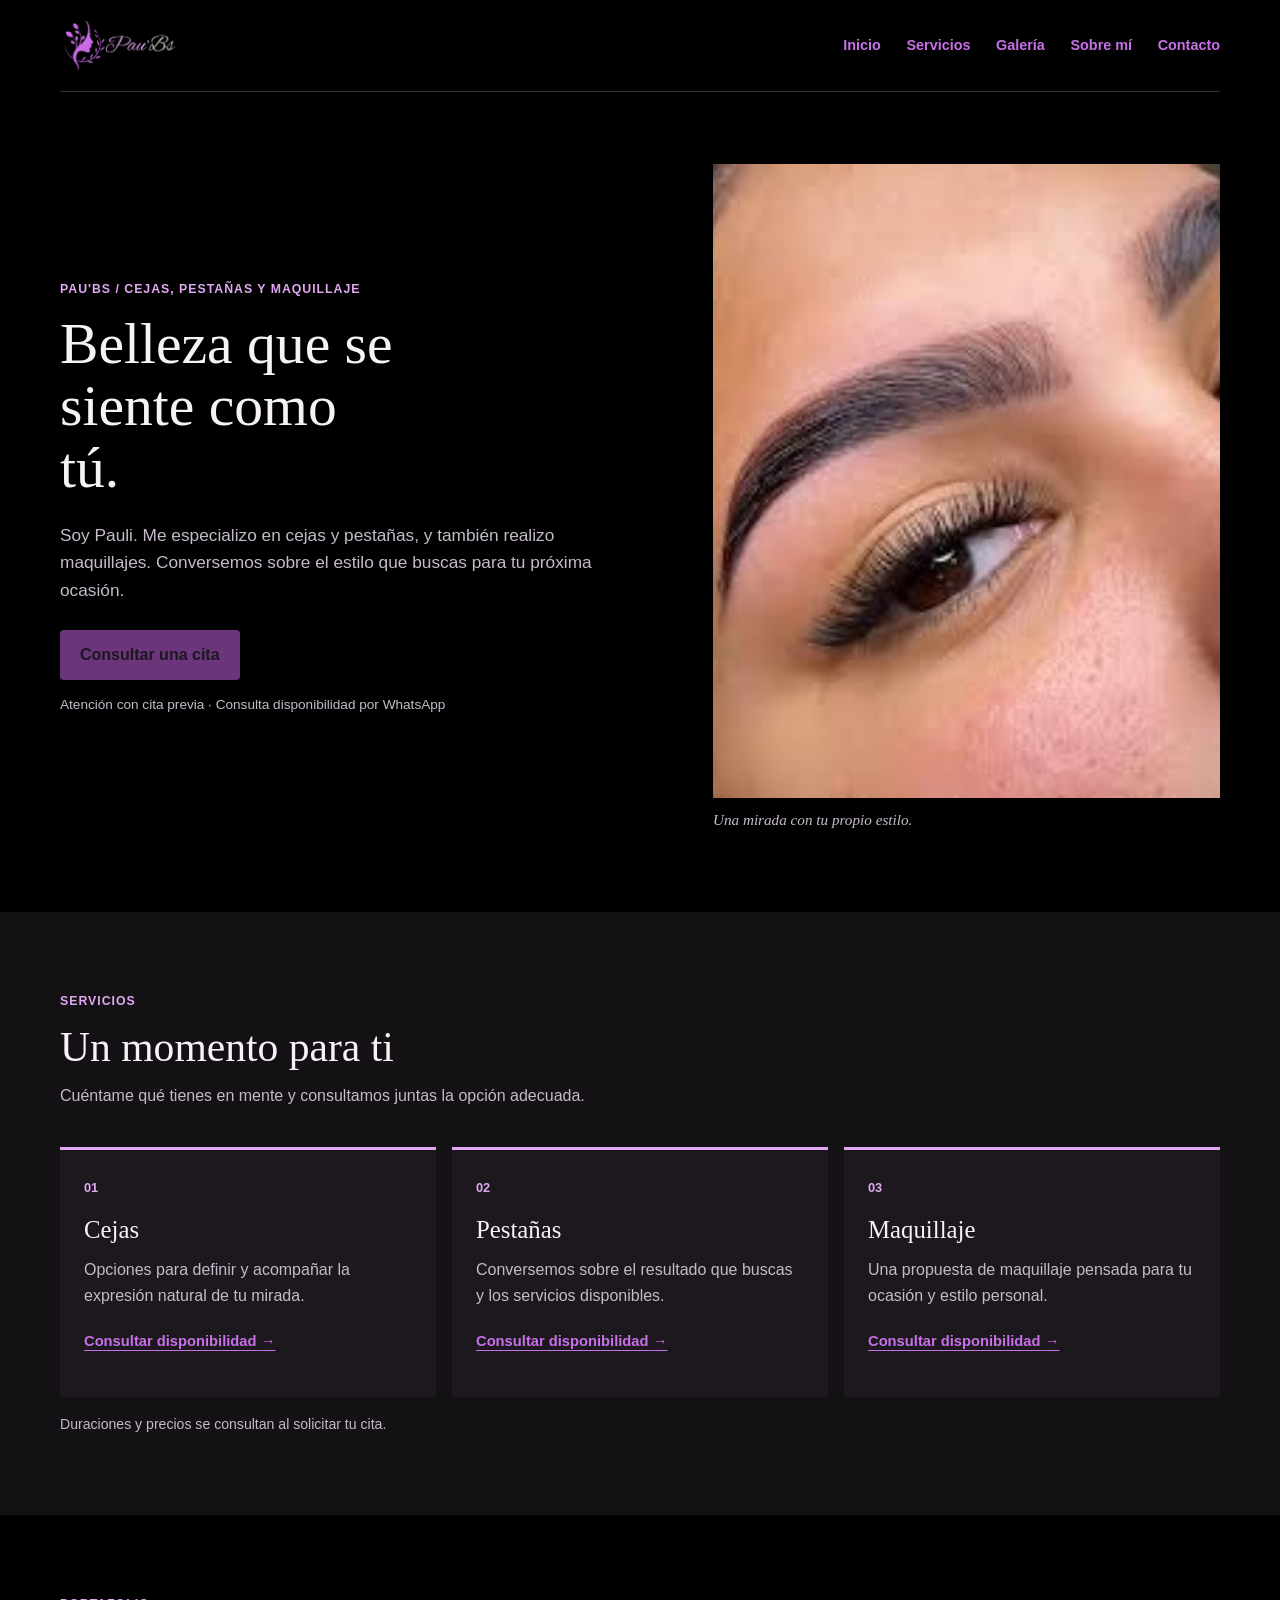
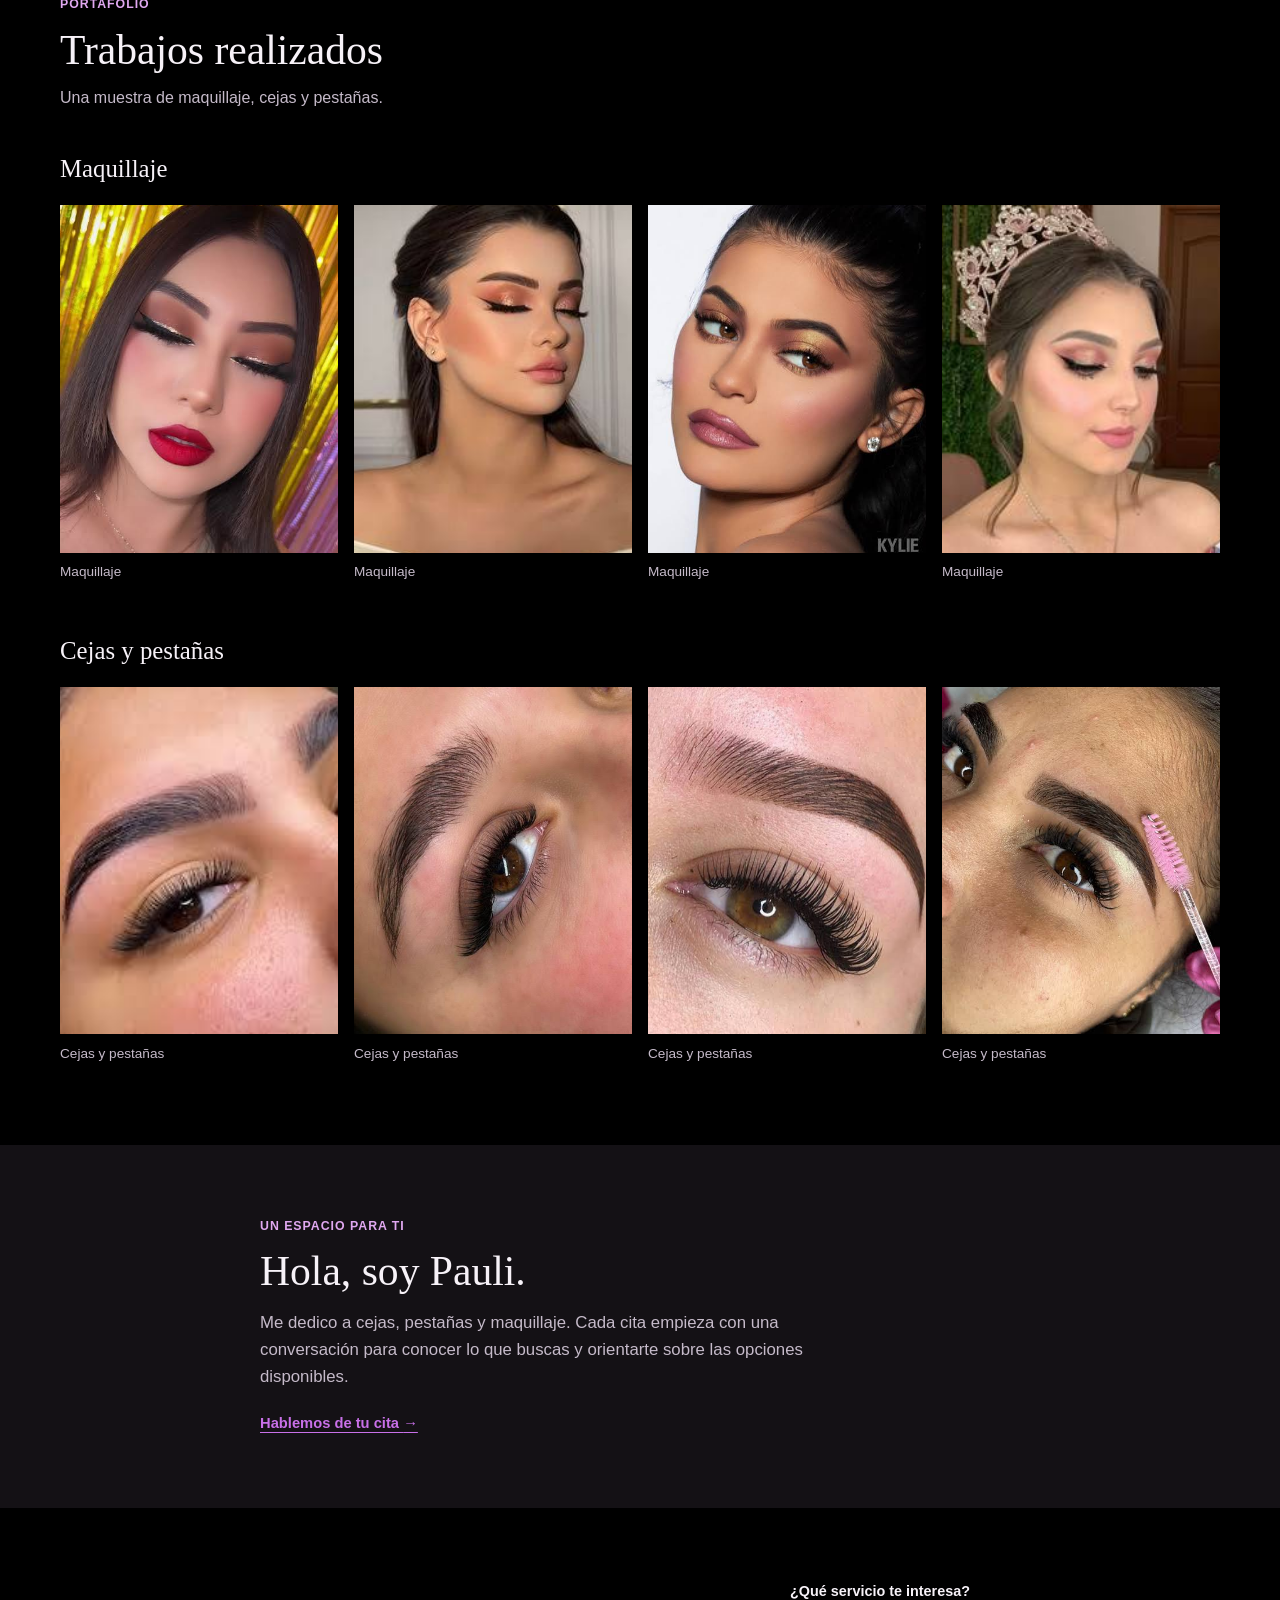
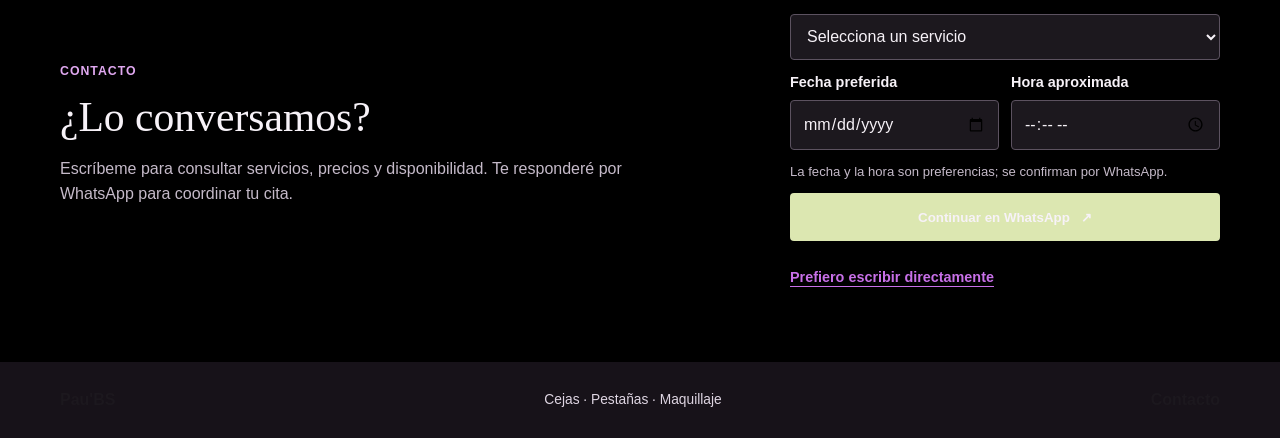
==== index.html @ f04170a1 "Cambio" ====
<!DOCTYPE html>
<html lang="es">
<head>
    <meta charset="UTF-8">
    <meta name="viewport" content="width=device-width, initial-scale=1.0">
    <meta name="description" content="Cejas, pestañas y maquillaje con Pau'BS. Conoce sus trabajos y consulta disponibilidad para agendar por WhatsApp.">
    <title>Pau'BS | Cejas, pestañas y maquillaje</title>
    <link rel="stylesheet" href="styles.css">
</head>
<body>
    <a class="skip-link" href="#contenido">Saltar al contenido</a>

    <header class="site-header">
        <a class="brand" href="#inicio" aria-label="Pau'BS, ir al inicio">
            <img src="../images/Pau’Bs.png" alt="Pau'BS">
        </a>

        <nav class="main-nav" aria-label="Navegación principal">
            <a href="#inicio">Inicio</a>
            <a href="#servicios">Servicios</a>
            <a href="#galeria">Galería</a>
            <a href="#sobre-mi">Sobre mí</a>
            <a href="#contacto">Contacto</a>
        </nav>
    </header>

    <main id="contenido">
        <section class="hero page-width" id="inicio" aria-labelledby="hero-title">
            <div class="hero-copy">
                <p class="eyebrow">Pau'BS <span aria-hidden="true">/</span> Cejas, pestañas y maquillaje</p>
                <h1 id="hero-title">Belleza que se siente como tú.</h1>
                <p class="hero-description">Soy Pauli. Me especializo en cejas y pestañas, y también realizo maquillajes. Conversemos sobre el estilo que buscas para tu próxima ocasión.</p>
                <a class="button button-primary" href="#contacto">Consultar una cita</a>
                <p class="hero-note">Atención con cita previa · Consulta disponibilidad por WhatsApp</p>
            </div>
            <figure class="hero-image">
                <img src="../images/Cp1.jpg" alt="Trabajo de cejas y pestañas realizado por Pau'BS" fetchpriority="high">
                <figcaption>Una mirada con tu propio estilo.</figcaption>
            </figure>
        </section>

        <section class="services section-band" id="servicios" aria-labelledby="services-title">
            <div class="page-width">
                <div class="section-heading">
                    <p class="eyebrow">Servicios</p>
                    <h2 id="services-title">Un momento para ti</h2>
                    <p>Cuéntame qué tienes en mente y consultamos juntas la opción adecuada.</p>
                </div>

                <div class="service-list">
                    <article class="service-item">
                        <span class="service-number" aria-hidden="true">01</span>
                        <h3>Cejas</h3>
                        <p>Opciones para definir y acompañar la expresión natural de tu mirada.</p>
                        <a href="#contacto" data-service="Cejas">Consultar disponibilidad <span aria-hidden="true">→</span></a>
                    </article>
                    <article class="service-item">
                        <span class="service-number" aria-hidden="true">02</span>
                        <h3>Pestañas</h3>
                        <p>Conversemos sobre el resultado que buscas y los servicios disponibles.</p>
                        <a href="#contacto" data-service="Pestañas">Consultar disponibilidad <span aria-hidden="true">→</span></a>
                    </article>
                    <article class="service-item">
                        <span class="service-number" aria-hidden="true">03</span>
                        <h3>Maquillaje</h3>
                        <p>Una propuesta de maquillaje pensada para tu ocasión y estilo personal.</p>
                        <a href="#contacto" data-service="Maquillaje">Consultar disponibilidad <span aria-hidden="true">→</span></a>
                    </article>
                </div>
                <p class="service-note">Duraciones y precios se consultan al solicitar tu cita.</p>
            </div>
        </section>

        <section class="gallery page-width" id="galeria" aria-labelledby="gallery-title">
            <div class="section-heading">
                <p class="eyebrow">Portafolio</p>
                <h2 id="gallery-title">Trabajos realizados</h2>
                <p>Una muestra de maquillaje, cejas y pestañas.</p>
            </div>

            <div class="gallery-group" aria-labelledby="makeup-title">
                <h3 id="makeup-title">Maquillaje</h3>
                <div class="gallery-grid">
                    <figure><img src="../images/Ensayo1.jpg" alt="Ejemplo de trabajo de maquillaje 1" loading="lazy"><figcaption>Maquillaje</figcaption></figure>
                    <figure><img src="../images/Ensayo2.jpg" alt="Ejemplo de trabajo de maquillaje 2" loading="lazy"><figcaption>Maquillaje</figcaption></figure>
                    <figure><img src="../images/Ensayo3.jpg" alt="Ejemplo de trabajo de maquillaje 3" loading="lazy"><figcaption>Maquillaje</figcaption></figure>
                    <figure><img src="../images/Ensayo4.jpg" alt="Ejemplo de trabajo de maquillaje 4" loading="lazy"><figcaption>Maquillaje</figcaption></figure>
                </div>
            </div>

            <div class="gallery-group" aria-labelledby="brows-title">
                <h3 id="brows-title">Cejas y pestañas</h3>
                <div class="gallery-grid">
                    <figure><img src="../images/Cp1.jpg" alt="Ejemplo de trabajo de cejas y pestañas 1" loading="lazy"><figcaption>Cejas y pestañas</figcaption></figure>
                    <figure><img src="../images/cp2.jpg" alt="Ejemplo de trabajo de cejas y pestañas 2" loading="lazy"><figcaption>Cejas y pestañas</figcaption></figure>
                    <figure><img src="../images/cp3.jpg" alt="Ejemplo de trabajo de cejas y pestañas 3" loading="lazy"><figcaption>Cejas y pestañas</figcaption></figure>
                    <figure><img src="../images/cp4.jpg" alt="Ejemplo de trabajo de cejas y pestañas 4" loading="lazy"><figcaption>Cejas y pestañas</figcaption></figure>
                </div>
            </div>
        </section>

        <section class="about section-band" id="sobre-mi" aria-labelledby="about-title">
            <div class="page-width about-content">
                <p class="eyebrow">Un espacio para ti</p>
                <h2 id="about-title">Hola, soy Pauli.</h2>
                <p>Me dedico a cejas, pestañas y maquillaje. Cada cita empieza con una conversación para conocer lo que buscas y orientarte sobre las opciones disponibles.</p>
                <a class="text-link" href="#contacto">Hablemos de tu cita <span aria-hidden="true">→</span></a>
            </div>
        </section>

        <section class="contact page-width" id="contacto" aria-labelledby="contact-title">
            <div>
                <p class="eyebrow">Contacto</p>
                <h2 id="contact-title">¿Lo conversamos?</h2>
                <p>Escríbeme para consultar servicios, precios y disponibilidad. Te responderé por WhatsApp para coordinar tu cita.</p>
            </div>
            <div class="booking-actions">
                <form class="appointment-form" id="appointment-form" hidden>
                    <label for="appointment-service">¿Qué servicio te interesa?</label>
                    <select id="appointment-service" name="service" required>
                        <option value="">Selecciona un servicio</option>
                        <option value="Cejas">Cejas</option>
                        <option value="Pestañas">Pestañas</option>
                        <option value="Maquillaje">Maquillaje</option>
                        <option value="Quiero asesoría">Quiero asesoría</option>
                    </select>

                    <div class="appointment-fields">
                        <div>
                            <label for="appointment-date">Fecha preferida</label>
                            <input id="appointment-date" name="preferredDate" type="date">
                        </div>
                        <div>
                            <label for="appointment-time">Hora aproximada</label>
                            <input id="appointment-time" name="preferredTime" type="time">
                        </div>
                    </div>

                    <p class="form-hint">La fecha y la hora son preferencias; se confirman por WhatsApp.</p>
                    <button class="button button-whatsapp" type="submit">Continuar en WhatsApp <span aria-hidden="true">↗</span></button>
                    <p class="form-feedback" id="appointment-feedback" role="status" aria-live="polite"></p>
                </form>
                <a class="direct-whatsapp" href="https://wa.me/573127447132?text=Hola%2C%20quiero%20consultar%20por%20una%20cita" target="_blank" rel="noopener noreferrer">
                    Prefiero escribir directamente
                </a>
            </div>
        </section>
    </main>

    <footer class="site-footer">
        <div class="page-width footer-content">
            <a href="#inicio">Pau'BS</a>
            <p>Cejas · Pestañas · Maquillaje</p>
            <a href="#contacto">Contacto</a>
        </div>
    </footer>
    <script src="script.js" defer></script>
</body>
</html>
---- styles.css ----
:root {
	color-scheme: light;
	--ink: #f7f2f8;
	--forest: #c870e8;
	--coral: #e0a8f0;
	--lime: #dce7b1;
	--paper: #000000;
	--white: #1c181e;
	--muted: #c5bac9;
	--page-width: 1160px;
}

* {
	box-sizing: border-box;
}

html {
	scroll-behavior: smooth;
	scroll-padding-top: 1rem;
}

body {
	margin: 0;
	color: var(--ink);
	background: var(--paper);
	font-family: "Trebuchet MS", "Segoe UI", sans-serif;
	line-height: 1.6;
}

img {
	display: block;
	max-width: 100%;
}

a {
	color: inherit;
}

a:focus-visible {
	outline: 3px solid var(--coral);
	outline-offset: 4px;
}

.page-width {
	width: min(100% - 3rem, var(--page-width));
	margin-inline: auto;
}

.skip-link {
	position: absolute;
	z-index: 10;
	top: 0.75rem;
	left: 0.75rem;
	padding: 0.65rem 1rem;
	color: var(--white);
	background: var(--forest);
	transform: translateY(-160%);
}

.skip-link:focus {
	transform: translateY(0);
}

.site-header {
	display: flex;
	min-height: 92px;
	align-items: center;
	justify-content: space-between;
	gap: 2rem;
	width: min(100% - 3rem, var(--page-width));
	margin-inline: auto;
	border-bottom: 1px solid #38323a;
}

.brand {
	flex: 0 0 auto;
}

.brand img {
	width: 122px;
	height: auto;
}

.main-nav {
	display: flex;
	align-items: center;
	justify-content: flex-end;
	gap: 1.6rem;
	flex-wrap: wrap;
}

.main-nav a,
.site-footer a {
	text-decoration: none;
}

.main-nav a {
	padding-block: 0.5rem;
	color: var(--forest);
	font-size: 0.9rem;
	font-weight: 700;
}

.main-nav a:hover,
.site-footer a:hover {
	color: var(--coral);
}

.hero {
	display: grid;
	grid-template-columns: minmax(0, 1fr) minmax(280px, 0.88fr);
	align-items: center;
	gap: clamp(2rem, 6vw, 5.5rem);
	padding-block: 4.5rem 5rem;
}

.eyebrow {
	margin: 0 0 0.8rem;
	color: var(--coral);
	font-size: 0.77rem;
	font-weight: 700;
	letter-spacing: 0.08em;
	text-transform: uppercase;
}

.hero h1,
.section-heading h2,
.about h2,
.contact h2 {
	margin: 0;
	font-family: Georgia, "Times New Roman", serif;
	font-weight: 400;
	line-height: 1.08;
}

.hero h1 {
	max-width: 12ch;
	font-size: 3.6rem;
}

.hero-description {
	max-width: 39rem;
	margin: 1.4rem 0 1.6rem;
	color: var(--muted);
	font-size: 1.08rem;
}

.button {
	display: inline-flex;
	min-height: 48px;
	align-items: center;
	justify-content: center;
	gap: 0.7rem;
	padding: 0.75rem 1.25rem;
	border: 0;
	border-radius: 4px;
	font-weight: 700;
	text-decoration: none;
	transition: background-color 160ms ease, transform 160ms ease;
}

.button:hover {
	transform: translateY(-2px);
}

.button-primary {
	color: var(--white);
	background: #6b347b;
}

.button-primary:hover {
	background: #562b64;
}

.hero-note {
	margin: 0.9rem 0 0;
	color: var(--muted);
	font-size: 0.85rem;
}

.hero-image {
	margin: 0;
}

.hero-image img {
	width: 100%;
	aspect-ratio: 4 / 5;
	object-fit: cover;
	object-position: center;
}

.hero-image figcaption {
	padding-top: 0.65rem;
	color: var(--muted);
	font-family: Georgia, "Times New Roman", serif;
	font-size: 0.95rem;
	font-style: italic;
}

.section-band {
	background: #141115;
}

.services,
.gallery {
	padding-block: 5rem;
}

.section-heading {
	max-width: 650px;
	margin-bottom: 2.4rem;
}

.section-heading h2,
.about h2,
.contact h2 {
	font-size: 2.6rem;
}

.section-heading > p:last-child {
	margin: 0.8rem 0 0;
	color: var(--muted);
}

.service-list {
	display: grid;
	grid-template-columns: repeat(3, minmax(0, 1fr));
	gap: 1rem;
}

.service-item {
	min-height: 250px;
	padding: 1.5rem;
	border-top: 3px solid var(--coral);
	background: var(--white);
}

.service-number {
	color: var(--coral);
	font-size: 0.8rem;
	font-weight: 700;
}

.service-item h3,
.gallery-group h3 {
	margin: 0.7rem 0 0.45rem;
	font-family: Georgia, "Times New Roman", serif;
	font-size: 1.55rem;
	font-weight: 400;
}

.service-item p {
	min-height: 3.2em;
	margin: 0 0 1.2rem;
	color: var(--muted);
}

.service-item a,
.text-link {
	color: var(--forest);
	font-size: 0.92rem;
	font-weight: 700;
	text-decoration-thickness: 1px;
	text-underline-offset: 4px;
}

.service-item a:hover,
.text-link:hover {
	color: var(--coral);
}

.service-note {
	margin: 1rem 0 0;
	color: var(--muted);
	font-size: 0.88rem;
}

.gallery-group + .gallery-group {
	margin-top: 3rem;
}

.gallery-group h3 {
	margin: 0 0 1rem;
}

.gallery-grid {
	display: grid;
	grid-template-columns: repeat(4, minmax(0, 1fr));
	gap: 1rem;
}

.gallery-grid figure {
	min-width: 0;
	margin: 0;
}

.gallery-grid img {
	width: 100%;
	aspect-ratio: 4 / 5;
	object-fit: cover;
	background: var(--lime);
}

.gallery-grid figcaption {
	padding-top: 0.55rem;
	color: var(--muted);
	font-size: 0.85rem;
}

.about {
	padding-block: 4.5rem;
}

.about-content {
	max-width: 760px;
}

.about-content > p:not(.eyebrow) {
	max-width: 620px;
	margin: 1rem 0 1.2rem;
	color: var(--muted);
	font-size: 1.05rem;
}

.contact {
	display: flex;
	align-items: center;
	justify-content: space-between;
	gap: 2rem;
	padding-block: 4.5rem;
}

.contact > div {
	max-width: 620px;
}

.contact > div > p:last-child {
	margin: 1rem 0 0;
	color: var(--muted);
}

.booking-actions {
	width: min(100%, 430px);
	flex: 0 1 430px;
}

.appointment-form[hidden] {
	display: none;
}

.appointment-form {
	display: grid;
	gap: 0.7rem;
}

.appointment-form label {
	font-size: 0.9rem;
	font-weight: 700;
}

.appointment-form select,
.appointment-form input {
	width: 100%;
	min-height: 46px;
	padding: 0.65rem 0.75rem;
	border: 1px solid #5c5260;
	border-radius: 4px;
	color: var(--ink);
	background: #1c181e;
	font: inherit;
}

.appointment-form select:focus-visible,
.appointment-form input:focus-visible {
	outline: 3px solid var(--coral);
	outline-offset: 2px;
}

.appointment-fields {
	display: grid;
	grid-template-columns: repeat(2, minmax(0, 1fr));
	gap: 0.75rem;
}

.appointment-fields > div {
	display: grid;
	gap: 0.35rem;
}

.form-hint,
.form-feedback {
	margin: 0;
	color: var(--muted);
	font-size: 0.82rem;
}

.appointment-form .button {
	width: 100%;
	cursor: pointer;
}

.direct-whatsapp {
	display: inline-block;
	margin-top: 0.85rem;
	color: var(--forest);
	font-size: 0.9rem;
	font-weight: 700;
	text-underline-offset: 4px;
}

.button-whatsapp {
	flex: 0 0 auto;
	color: var(--ink);
	background: var(--lime);
}

.button-whatsapp:hover {
	background: #cfdda0;
}

.site-footer {
	color: var(--white);
	background: #171219;
}

.footer-content {
	display: flex;
	min-height: 76px;
	align-items: center;
	justify-content: space-between;
	gap: 1rem;
}

.footer-content p {
	margin: 0;
	color: #ded5e2;
	font-size: 0.86rem;
}

.footer-content a {
	font-weight: 700;
}

@media (max-width: 760px) {
	.site-header {
		min-height: 0;
		flex-wrap: wrap;
		gap: 0.5rem 1rem;
		padding-block: 0.8rem;
	}

	.brand img {
		width: 96px;
	}

	.main-nav {
		justify-content: flex-start;
		gap: 0.35rem 1rem;
		width: 100%;
	}

	.hero {
		grid-template-columns: 1fr;
		gap: 2rem;
		padding-block: 3rem;
	}

	.hero h1 {
		max-width: 14ch;
		font-size: 3rem;
	}

	.hero-image {
		max-width: 560px;
	}

	.services,
	.gallery {
		padding-block: 3.5rem;
	}

	.service-list {
		grid-template-columns: 1fr;
	}

	.service-item {
		min-height: 0;
	}

	.service-item p {
		min-height: 0;
	}

	.gallery-grid {
		grid-template-columns: repeat(2, minmax(0, 1fr));
		gap: 1.25rem 0.75rem;
	}

	.contact {
		align-items: flex-start;
		flex-direction: column;
		padding-block: 3.5rem;
	}

	.booking-actions {
		flex-basis: auto;
	}
}

@media (max-width: 420px) {
	.page-width,
	.site-header {
		width: min(100% - 2rem, var(--page-width));
	}

	.main-nav {
		gap: 0.25rem 0.8rem;
	}

	.main-nav a {
		font-size: 0.84rem;
	}

	.hero h1 {
		font-size: 2.5rem;
	}

	.section-heading h2,
	.about h2,
	.contact h2 {
		font-size: 2.2rem;
	}

	.footer-content {
		align-items: flex-start;
		flex-direction: column;
		justify-content: center;
		padding-block: 1rem;
	}
}

@media (prefers-reduced-motion: reduce) {
	html {
		scroll-behavior: auto;
	}

	*,
	*::before,
	*::after {
		transition-duration: 0.01ms !important;
	}
}
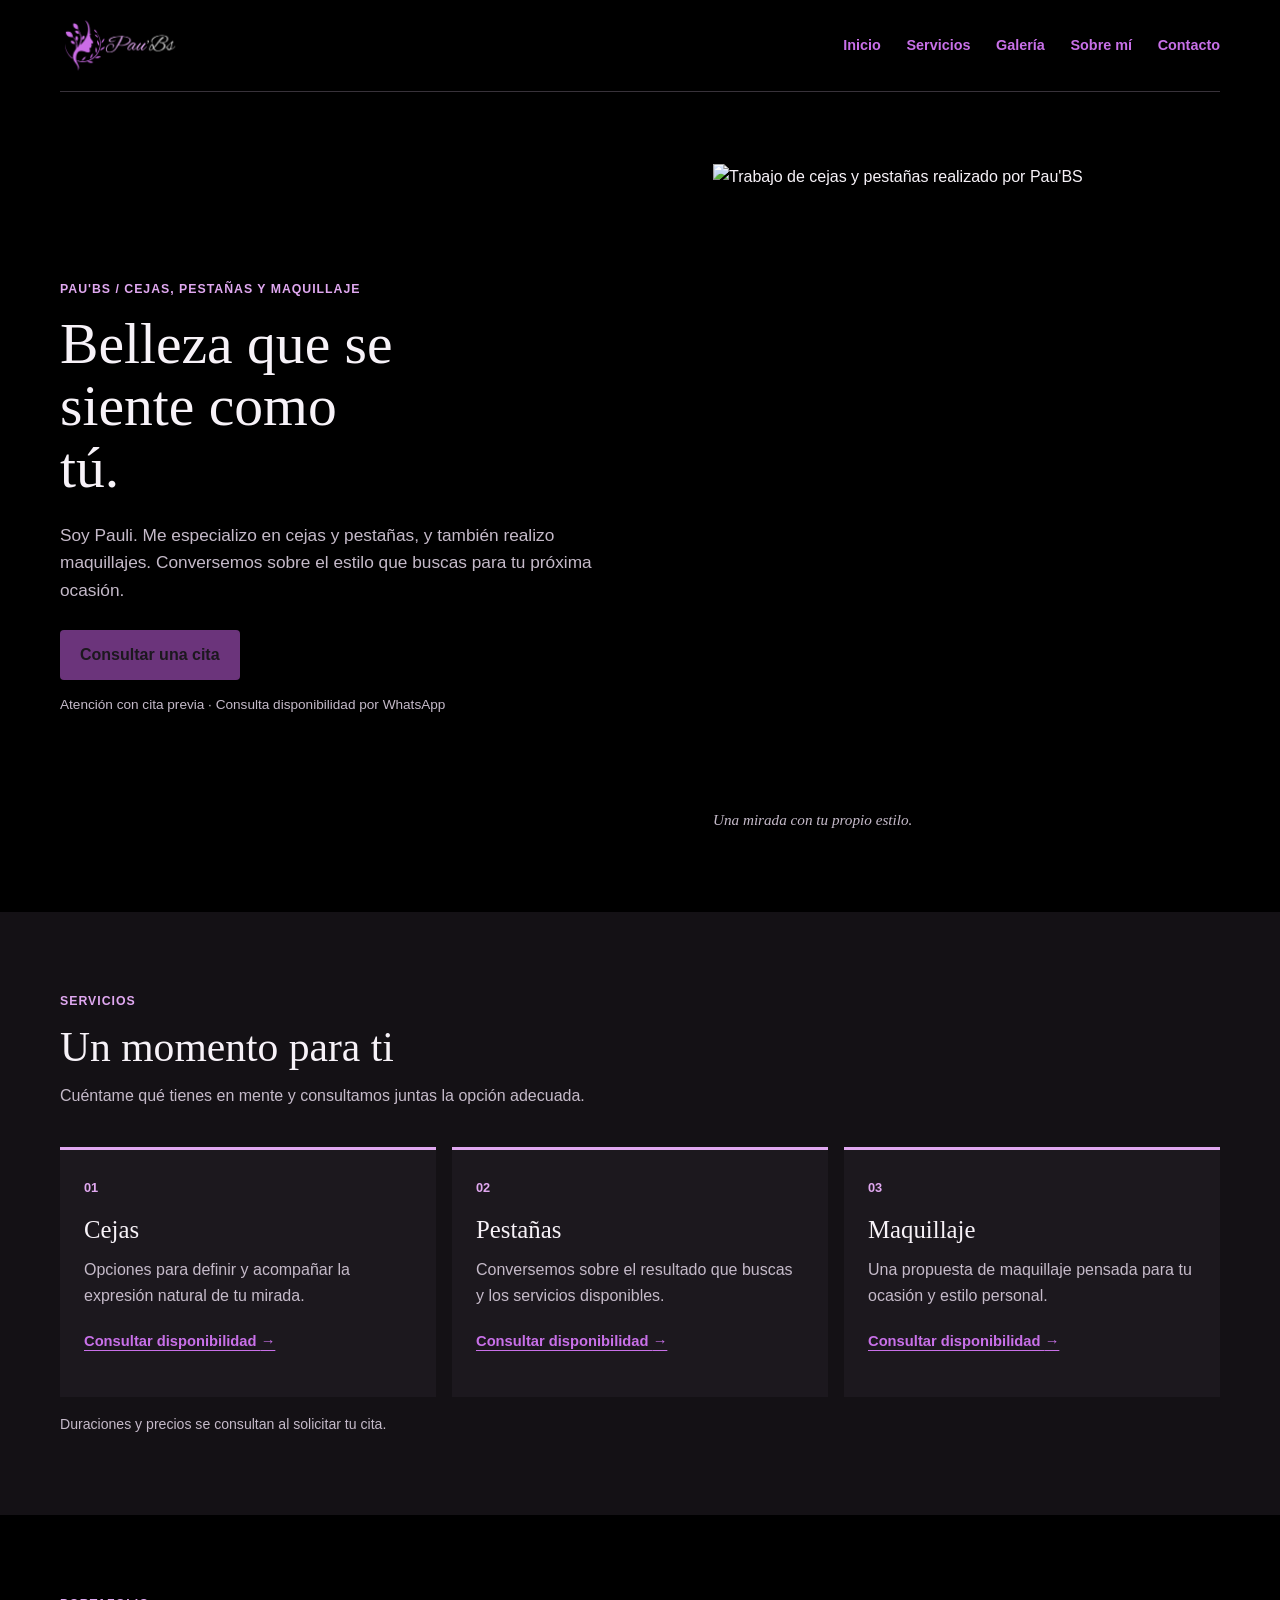
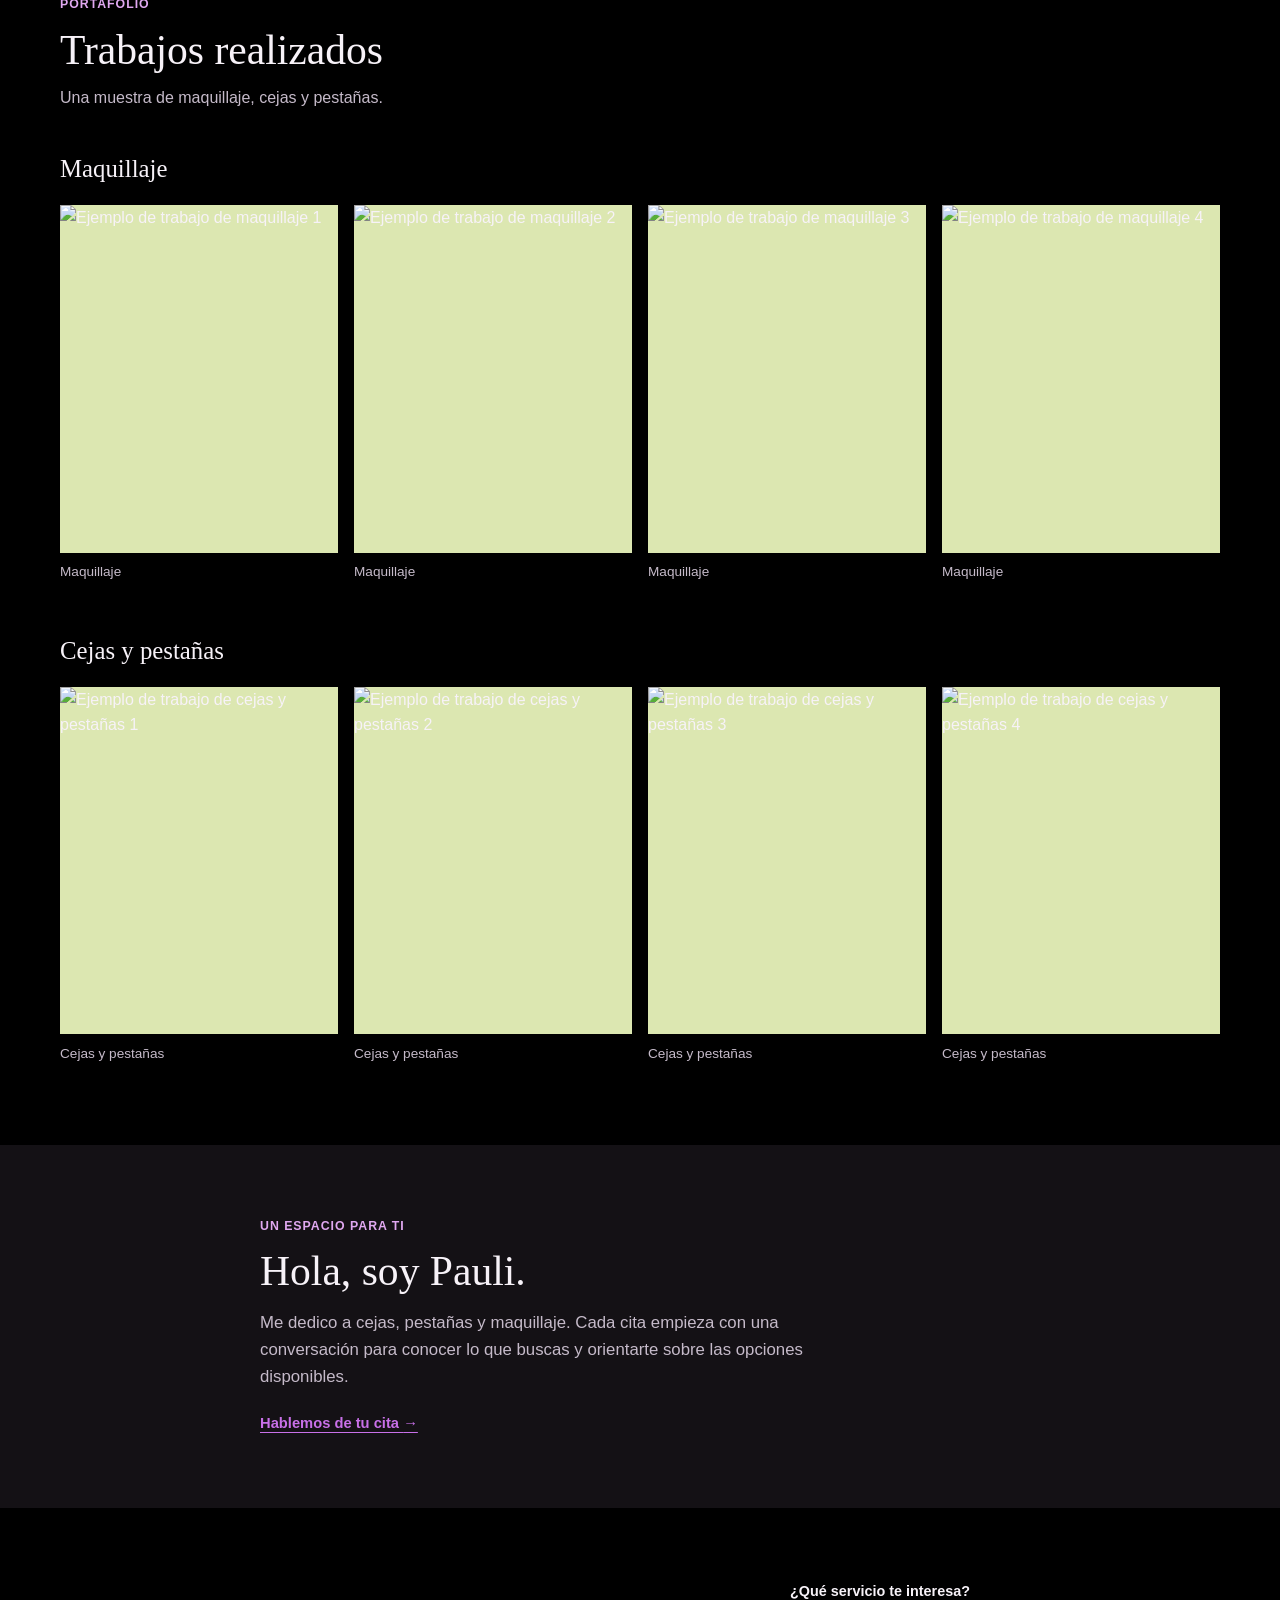
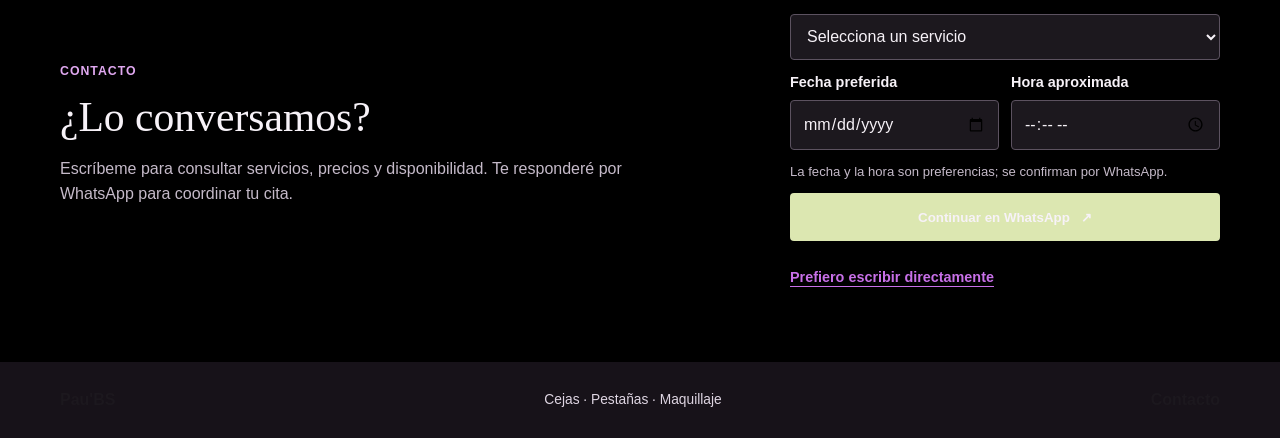
==== commit a3c9db65: "Elimino pruebas y cambio verdaderas" ====
--- a/index.html
+++ b/index.html
@@ -81,20 +81,20 @@
             <div class="gallery-group" aria-labelledby="makeup-title">
                 <h3 id="makeup-title">Maquillaje</h3>
                 <div class="gallery-grid">
-                    <figure><img src="../images/Ensayo1.jpg" alt="Ejemplo de trabajo de maquillaje 1" loading="lazy"><figcaption>Maquillaje</figcaption></figure>
-                    <figure><img src="../images/Ensayo2.jpg" alt="Ejemplo de trabajo de maquillaje 2" loading="lazy"><figcaption>Maquillaje</figcaption></figure>
-                    <figure><img src="../images/Ensayo3.jpg" alt="Ejemplo de trabajo de maquillaje 3" loading="lazy"><figcaption>Maquillaje</figcaption></figure>
-                    <figure><img src="../images/Ensayo4.jpg" alt="Ejemplo de trabajo de maquillaje 4" loading="lazy"><figcaption>Maquillaje</figcaption></figure>
+                    <figure><img src="../images/maq1.jpg" alt="Ejemplo de trabajo de maquillaje 1" loading="lazy"><figcaption>Maquillaje</figcaption></figure>
+                    <figure><img src="../images/maq2.jpg" alt="Ejemplo de trabajo de maquillaje 2" loading="lazy"><figcaption>Maquillaje</figcaption></figure>
+                    <figure><img src="../images/maq3.jpg" alt="Ejemplo de trabajo de maquillaje 3" loading="lazy"><figcaption>Maquillaje</figcaption></figure>
+                    <figure><img src="../images/maq4.jpg" alt="Ejemplo de trabajo de maquillaje 4" loading="lazy"><figcaption>Maquillaje</figcaption></figure>
                 </div>
             </div>
 
             <div class="gallery-group" aria-labelledby="brows-title">
                 <h3 id="brows-title">Cejas y pestañas</h3>
                 <div class="gallery-grid">
-                    <figure><img src="../images/Cp1.jpg" alt="Ejemplo de trabajo de cejas y pestañas 1" loading="lazy"><figcaption>Cejas y pestañas</figcaption></figure>
-                    <figure><img src="../images/cp2.jpg" alt="Ejemplo de trabajo de cejas y pestañas 2" loading="lazy"><figcaption>Cejas y pestañas</figcaption></figure>
-                    <figure><img src="../images/cp3.jpg" alt="Ejemplo de trabajo de cejas y pestañas 3" loading="lazy"><figcaption>Cejas y pestañas</figcaption></figure>
-                    <figure><img src="../images/cp4.jpg" alt="Ejemplo de trabajo de cejas y pestañas 4" loading="lazy"><figcaption>Cejas y pestañas</figcaption></figure>
+                    <figure><img src="../images/cyp1.jpg" alt="Ejemplo de trabajo de cejas y pestañas 1" loading="lazy"><figcaption>Cejas y pestañas</figcaption></figure>
+                    <figure><img src="../images/cyp2.jpg" alt="Ejemplo de trabajo de cejas y pestañas 2" loading="lazy"><figcaption>Cejas y pestañas</figcaption></figure>
+                    <figure><img src="../images/cyp3.jpg" alt="Ejemplo de trabajo de cejas y pestañas 3" loading="lazy"><figcaption>Cejas y pestañas</figcaption></figure>
+                    <figure><img src="../images/cyp4.jpg" alt="Ejemplo de trabajo de cejas y pestañas 4" loading="lazy"><figcaption>Cejas y pestañas</figcaption></figure>
                 </div>
             </div>
         </section>
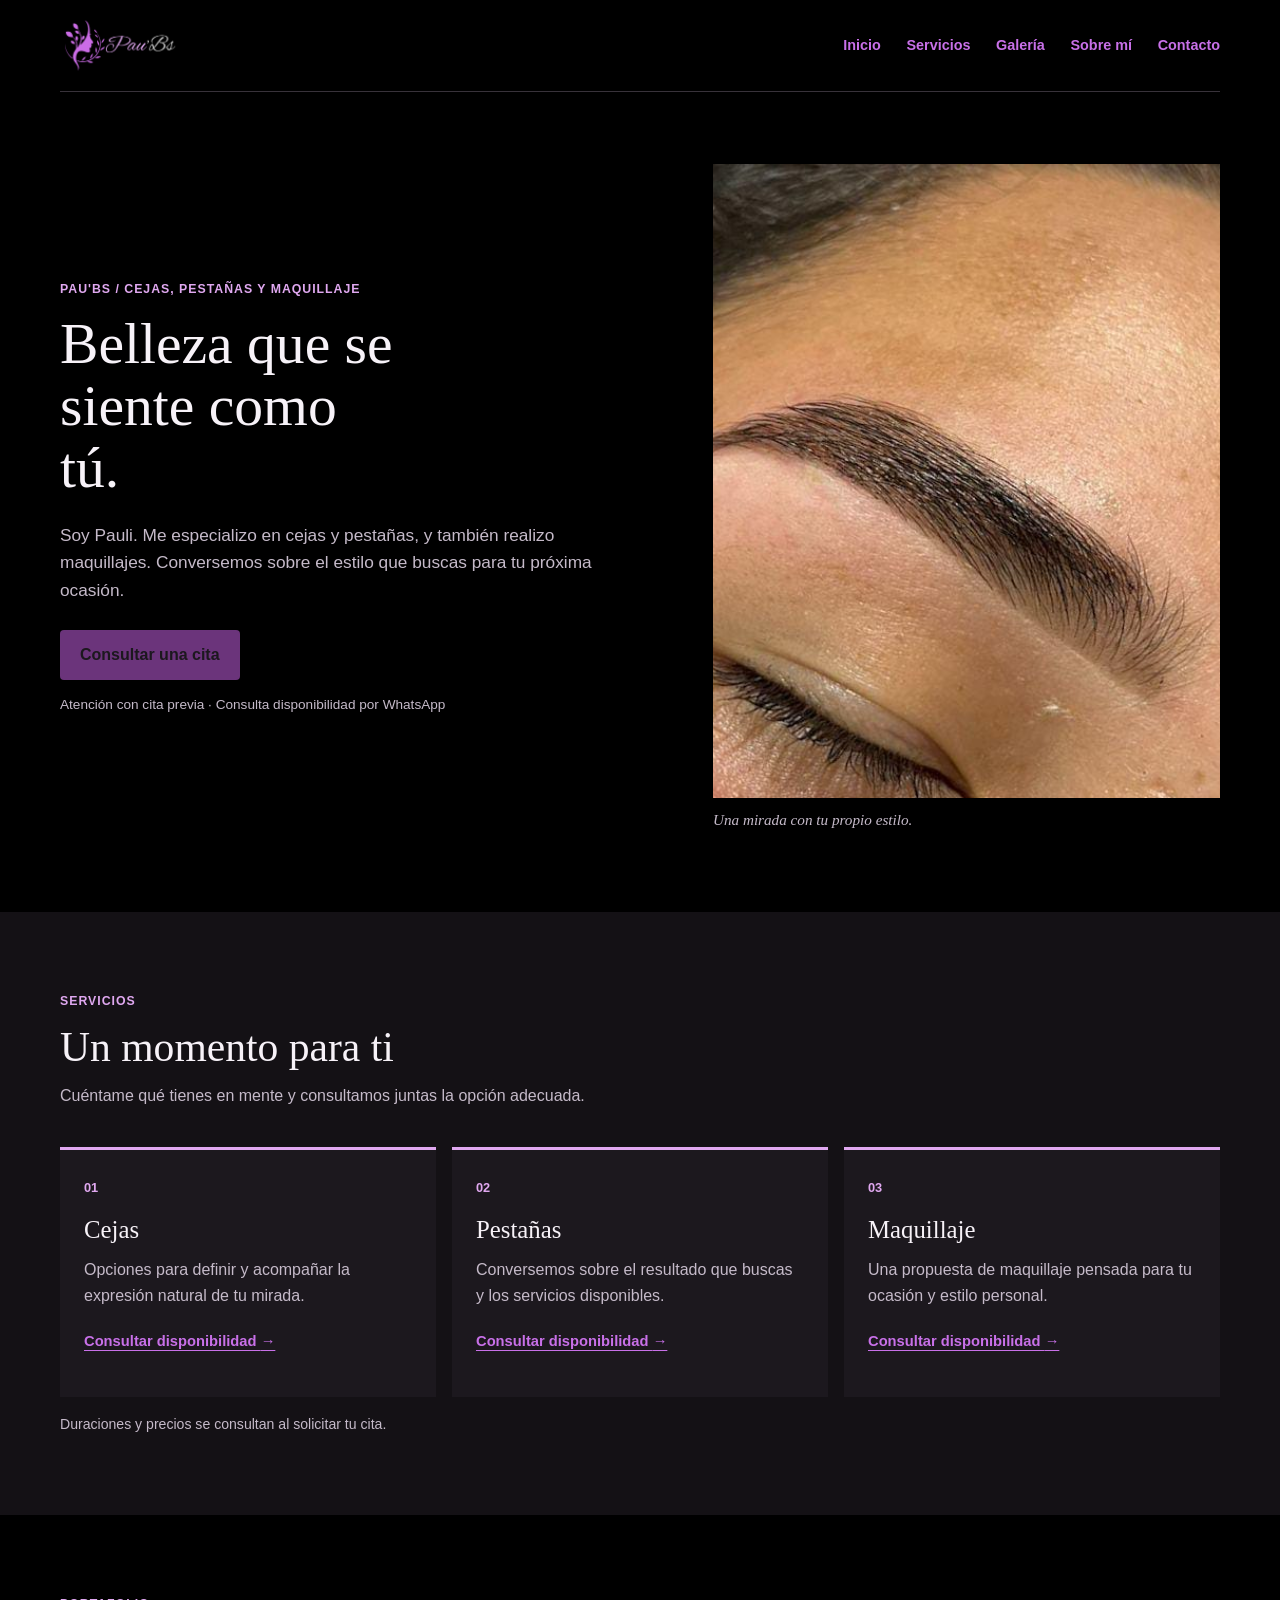
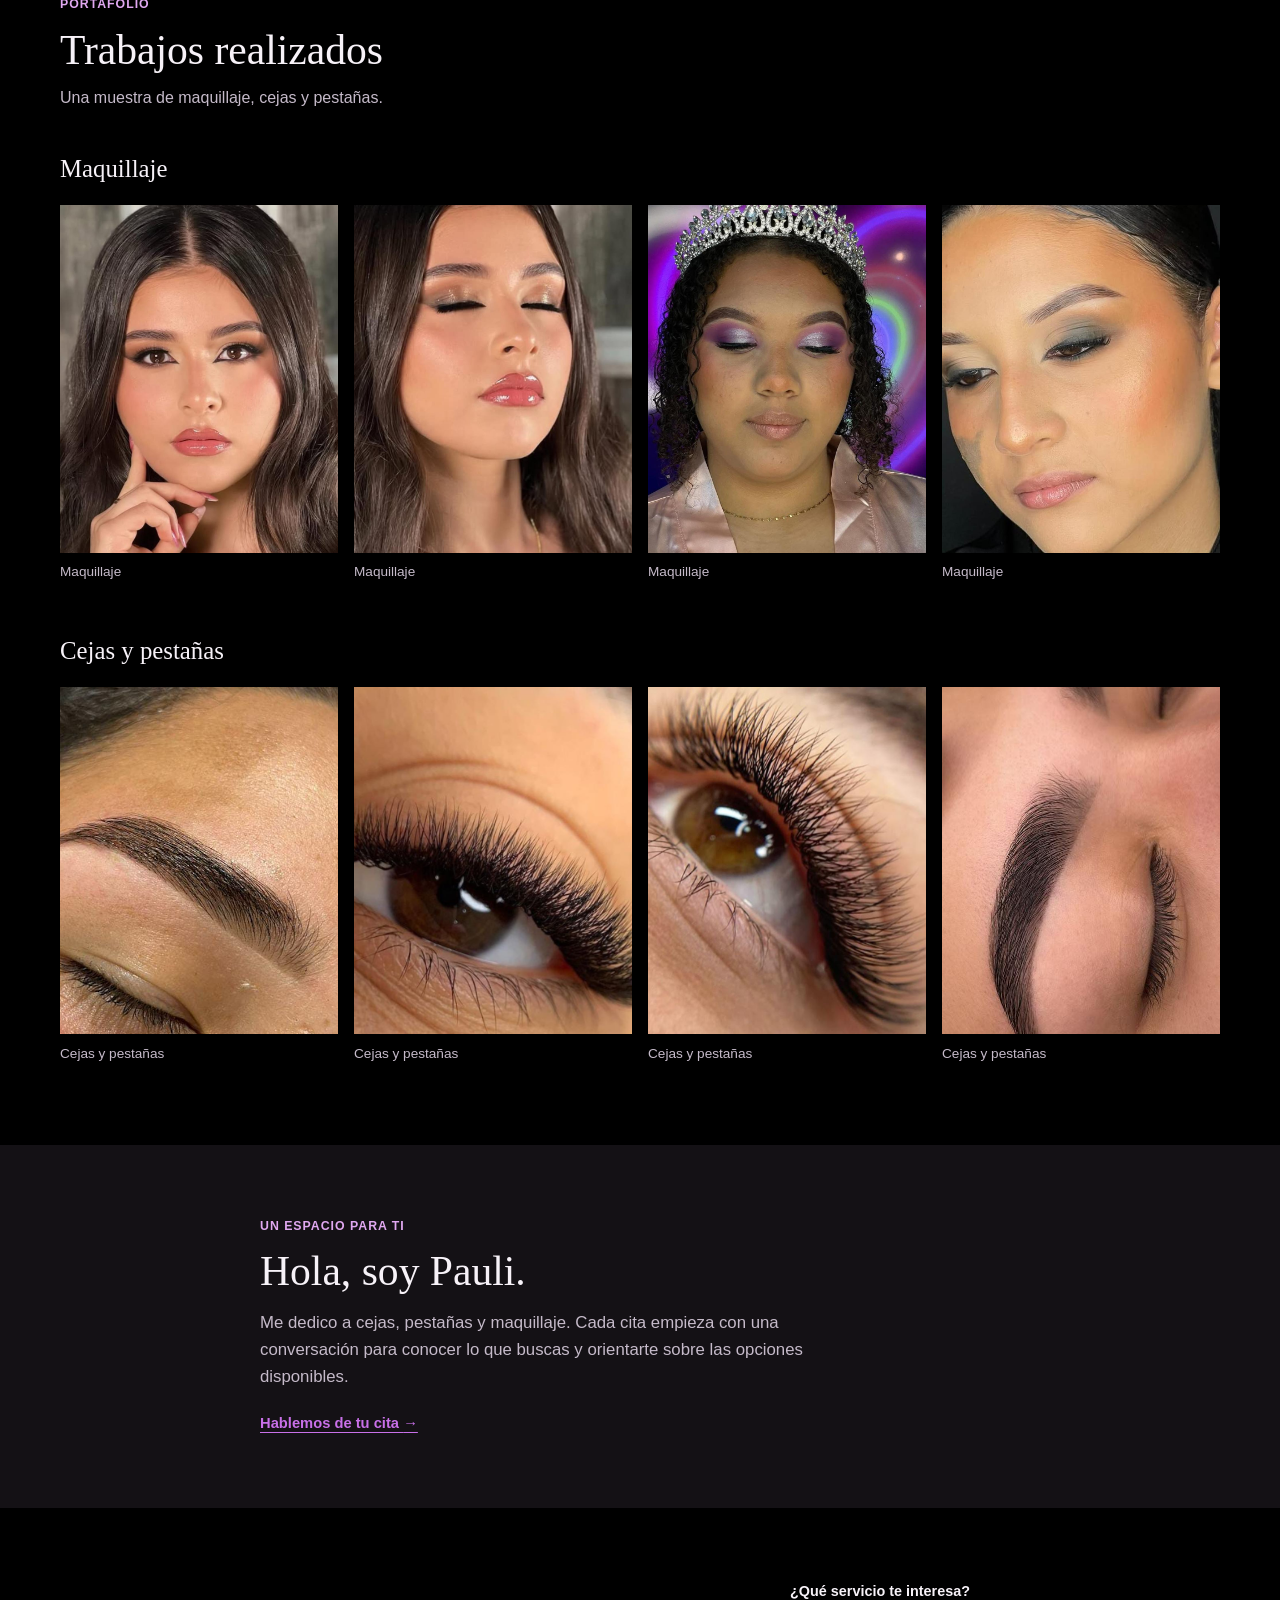
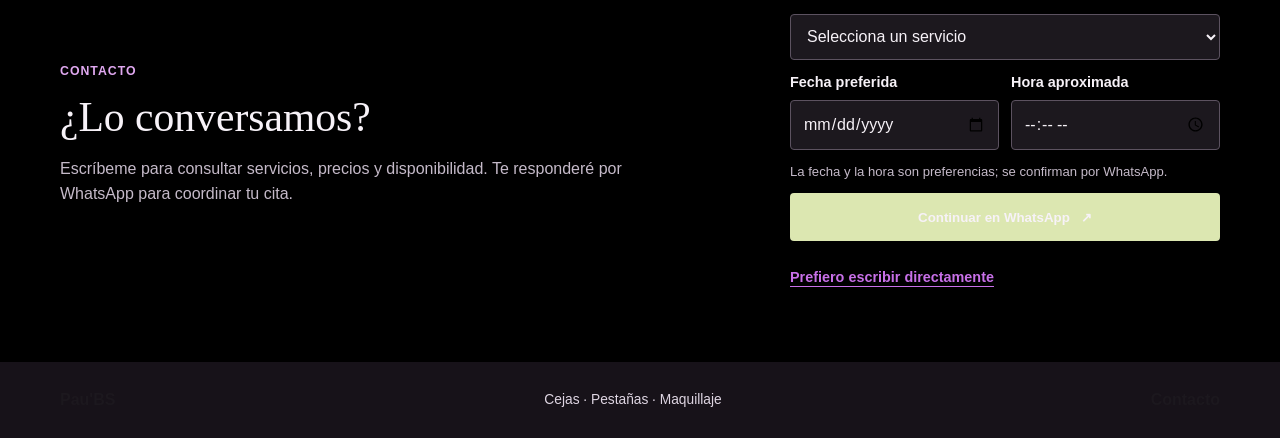
==== commit ab21b69f: "version 1.0" ====
--- a/index.html
+++ b/index.html
@@ -4,7 +4,14 @@
     <meta charset="UTF-8">
     <meta name="viewport" content="width=device-width, initial-scale=1.0">
     <meta name="description" content="Cejas, pestañas y maquillaje con Pau'BS. Conoce sus trabajos y consulta disponibilidad para agendar por WhatsApp.">
+    <meta property="og:type" content="website">
+    <meta property="og:title" content="Pau'BS | Cejas, pestañas y maquillaje">
+    <meta property="og:description" content="Cejas, pestañas y maquillaje con Pau'BS. Conoce sus trabajos y consulta disponibilidad para agendar por WhatsApp.">
+    <meta property="og:image" content="images/Pau’Bs.png">
+    <meta name="twitter:card" content="summary">
+    <meta name="twitter:image" content="images/Pau’Bs.png">
     <title>Pau'BS | Cejas, pestañas y maquillaje</title>
+    <link rel="icon" type="image/png" href="images/Pau’Bs.png">
     <link rel="stylesheet" href="styles.css">
 </head>
 <body>
@@ -12,7 +19,7 @@
 
     <header class="site-header">
         <a class="brand" href="#inicio" aria-label="Pau'BS, ir al inicio">
-            <img src="../images/Pau’Bs.png" alt="Pau'BS">
+            <img src="images/Pau’Bs.png" alt="Pau'BS">
         </a>
 
         <nav class="main-nav" aria-label="Navegación principal">
@@ -34,7 +41,7 @@
                 <p class="hero-note">Atención con cita previa · Consulta disponibilidad por WhatsApp</p>
             </div>
             <figure class="hero-image">
-                <img src="../images/Cp1.jpg" alt="Trabajo de cejas y pestañas realizado por Pau'BS" fetchpriority="high">
+                <img src="images/cyp%20(1).jpeg" alt="Trabajo de cejas y pestañas realizado por Pau'BS" fetchpriority="high">
                 <figcaption>Una mirada con tu propio estilo.</figcaption>
             </figure>
         </section>
@@ -81,20 +88,20 @@
             <div class="gallery-group" aria-labelledby="makeup-title">
                 <h3 id="makeup-title">Maquillaje</h3>
                 <div class="gallery-grid">
-                    <figure><img src="../images/maq1.jpg" alt="Ejemplo de trabajo de maquillaje 1" loading="lazy"><figcaption>Maquillaje</figcaption></figure>
-                    <figure><img src="../images/maq2.jpg" alt="Ejemplo de trabajo de maquillaje 2" loading="lazy"><figcaption>Maquillaje</figcaption></figure>
-                    <figure><img src="../images/maq3.jpg" alt="Ejemplo de trabajo de maquillaje 3" loading="lazy"><figcaption>Maquillaje</figcaption></figure>
-                    <figure><img src="../images/maq4.jpg" alt="Ejemplo de trabajo de maquillaje 4" loading="lazy"><figcaption>Maquillaje</figcaption></figure>
+                    <figure><img src="images/maq1.jpeg" alt="Ejemplo de trabajo de maquillaje 1" loading="lazy"><figcaption>Maquillaje</figcaption></figure>
+                    <figure><img src="images/maq2.jpeg" alt="Ejemplo de trabajo de maquillaje 2" loading="lazy"><figcaption>Maquillaje</figcaption></figure>
+                    <figure><img src="images/maq3.jpeg" alt="Ejemplo de trabajo de maquillaje 3" loading="lazy"><figcaption>Maquillaje</figcaption></figure>
+                    <figure><img src="images/maq4.jpeg" alt="Ejemplo de trabajo de maquillaje 4" loading="lazy"><figcaption>Maquillaje</figcaption></figure>
                 </div>
             </div>
 
             <div class="gallery-group" aria-labelledby="brows-title">
                 <h3 id="brows-title">Cejas y pestañas</h3>
                 <div class="gallery-grid">
-                    <figure><img src="../images/cyp1.jpg" alt="Ejemplo de trabajo de cejas y pestañas 1" loading="lazy"><figcaption>Cejas y pestañas</figcaption></figure>
-                    <figure><img src="../images/cyp2.jpg" alt="Ejemplo de trabajo de cejas y pestañas 2" loading="lazy"><figcaption>Cejas y pestañas</figcaption></figure>
-                    <figure><img src="../images/cyp3.jpg" alt="Ejemplo de trabajo de cejas y pestañas 3" loading="lazy"><figcaption>Cejas y pestañas</figcaption></figure>
-                    <figure><img src="../images/cyp4.jpg" alt="Ejemplo de trabajo de cejas y pestañas 4" loading="lazy"><figcaption>Cejas y pestañas</figcaption></figure>
+                    <figure><img src="images/cyp%20(1).jpeg" alt="Ejemplo de trabajo de cejas y pestañas 1" loading="lazy"><figcaption>Cejas y pestañas</figcaption></figure>
+                    <figure><img src="images/cyp%20(2).jpeg" alt="Ejemplo de trabajo de cejas y pestañas 2" loading="lazy"><figcaption>Cejas y pestañas</figcaption></figure>
+                    <figure><img src="images/cyp%20(3).jpeg" alt="Ejemplo de trabajo de cejas y pestañas 3" loading="lazy"><figcaption>Cejas y pestañas</figcaption></figure>
+                    <figure><img src="images/cyp%20(4).jpeg" alt="Ejemplo de trabajo de cejas y pestañas 4" loading="lazy"><figcaption>Cejas y pestañas</figcaption></figure>
                 </div>
             </div>
         </section>
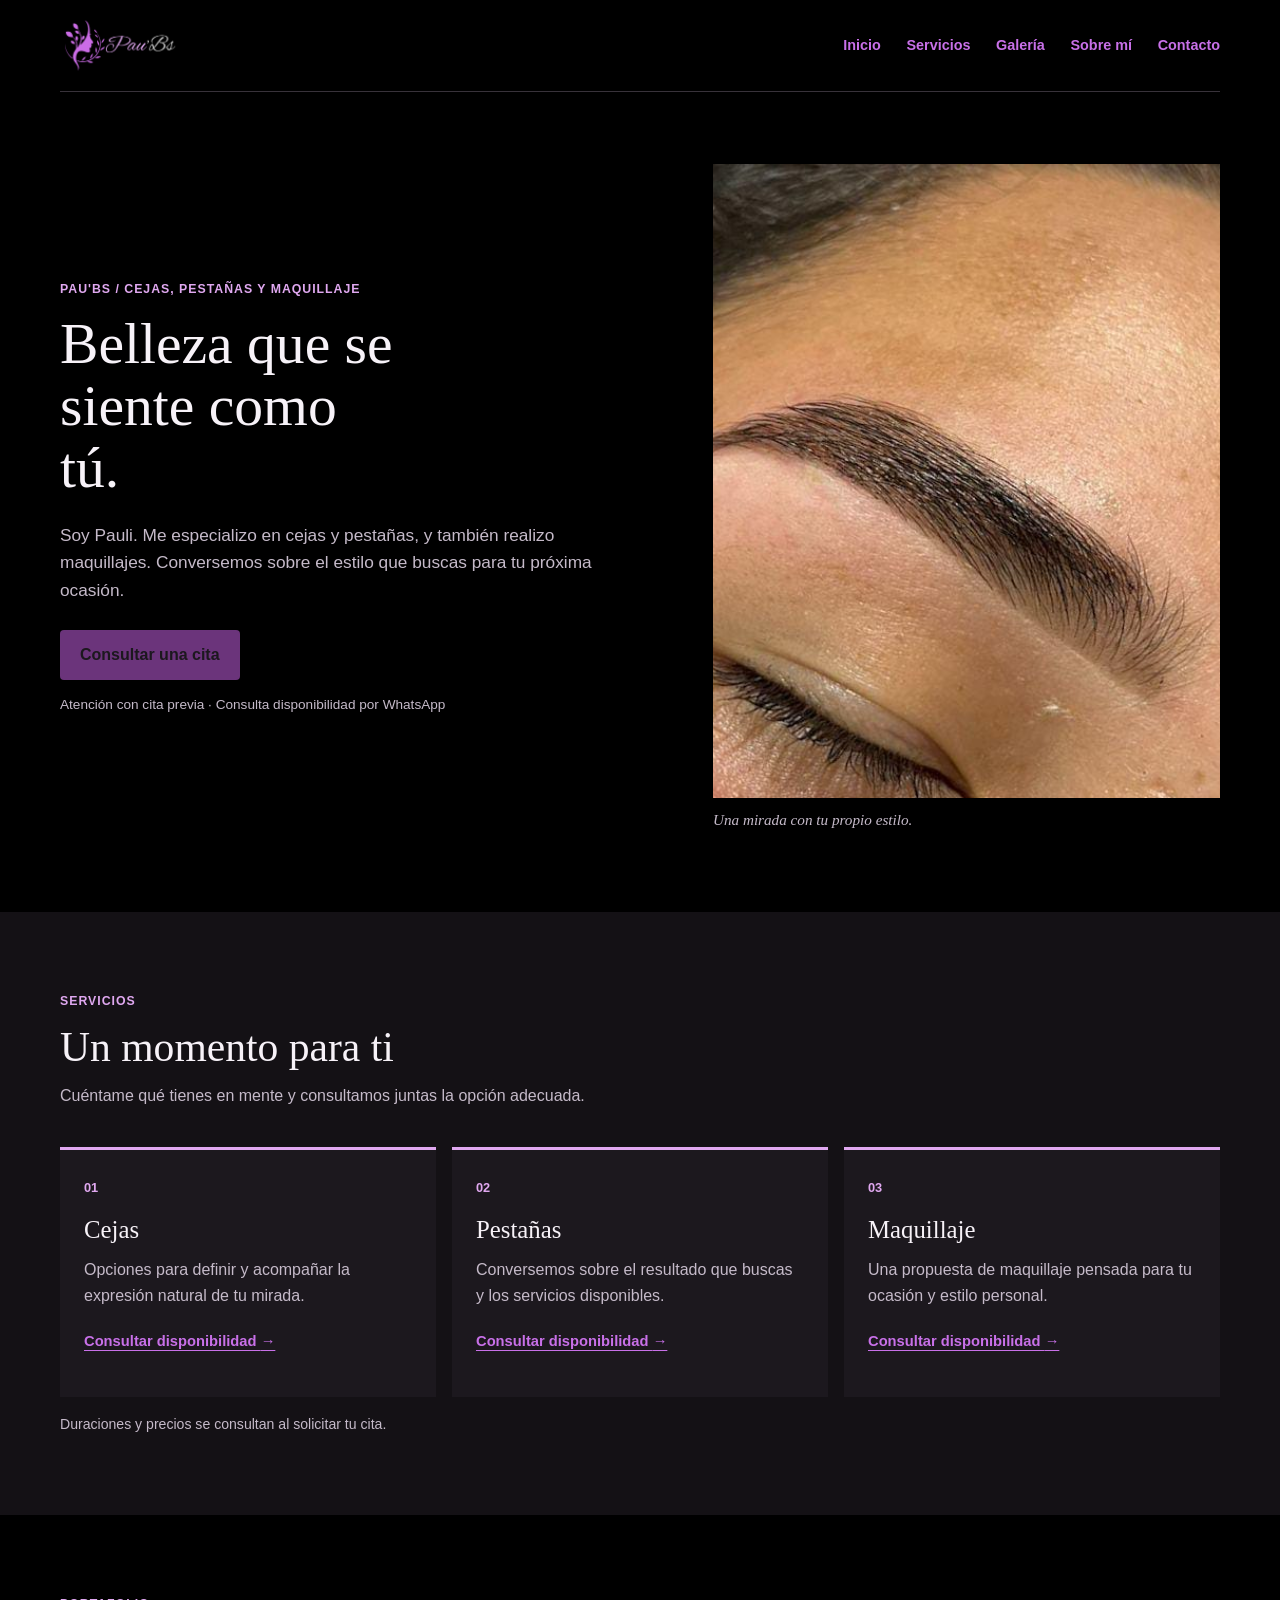
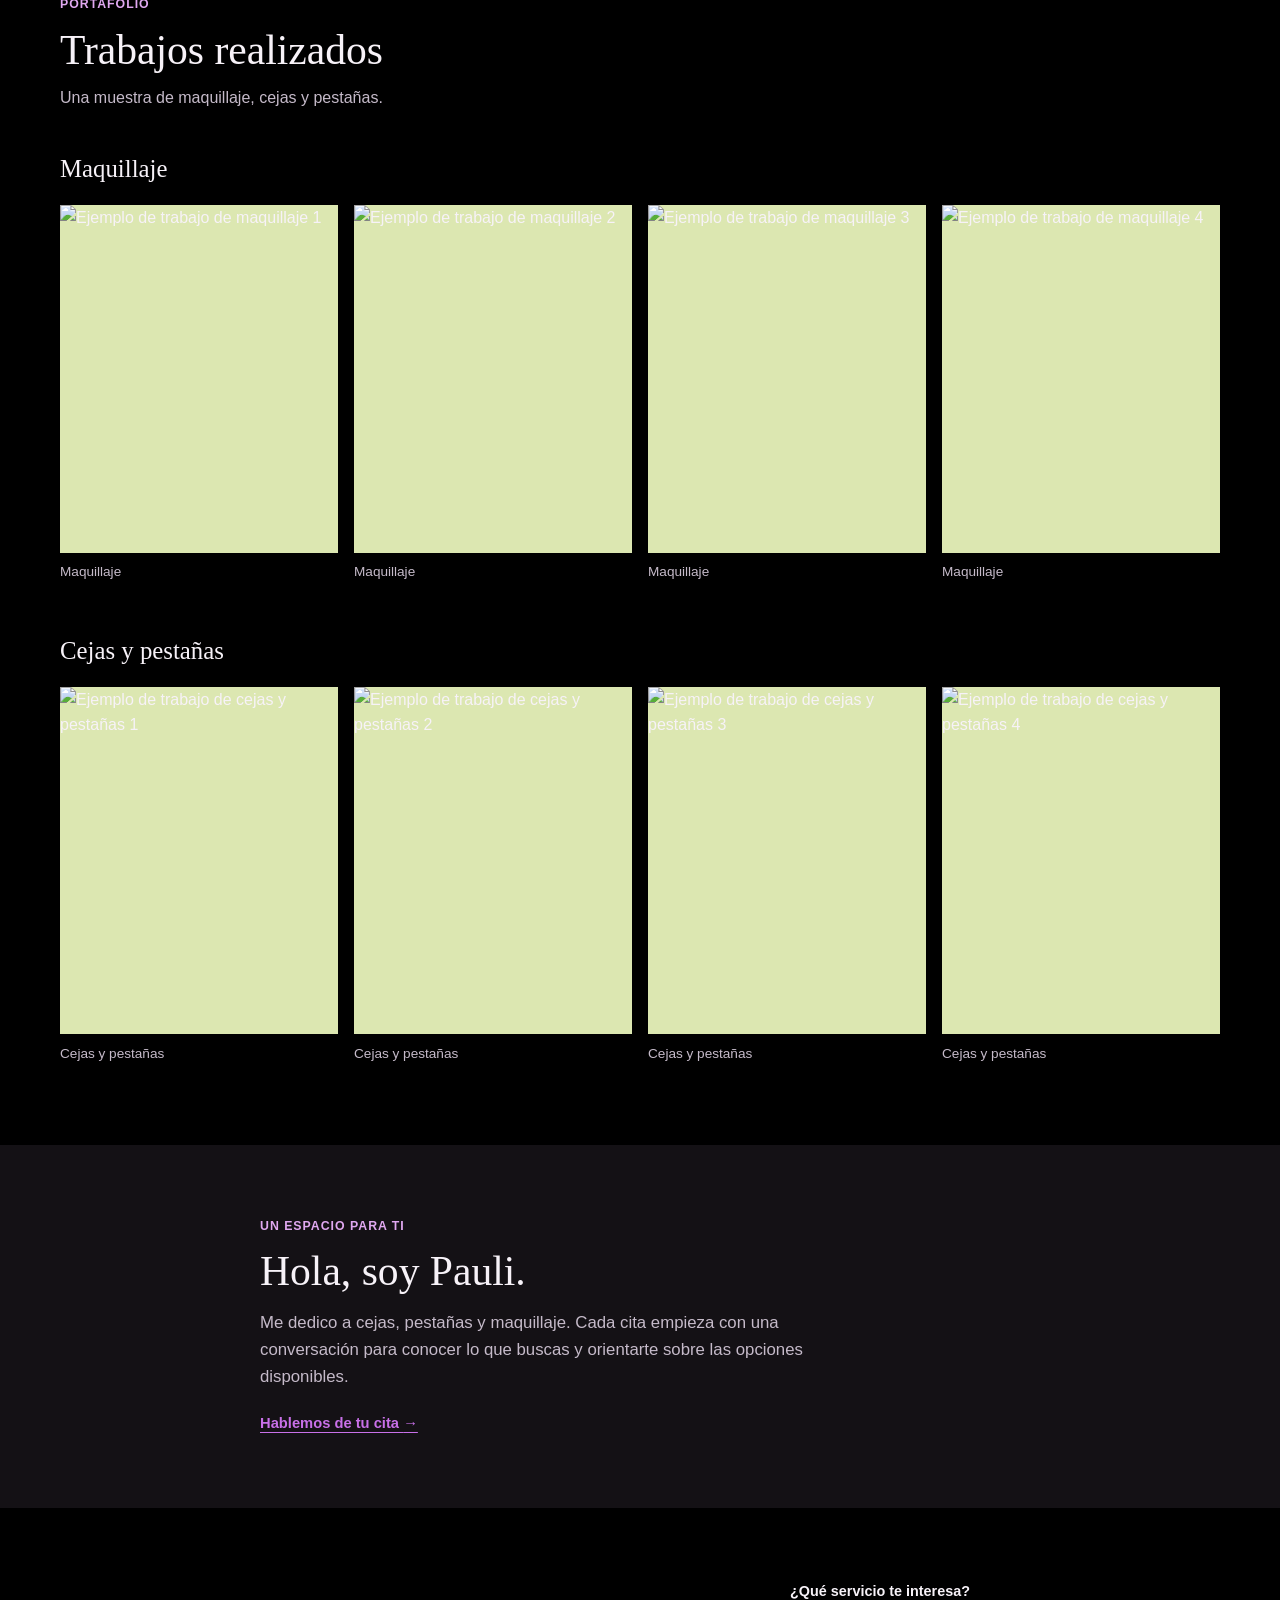
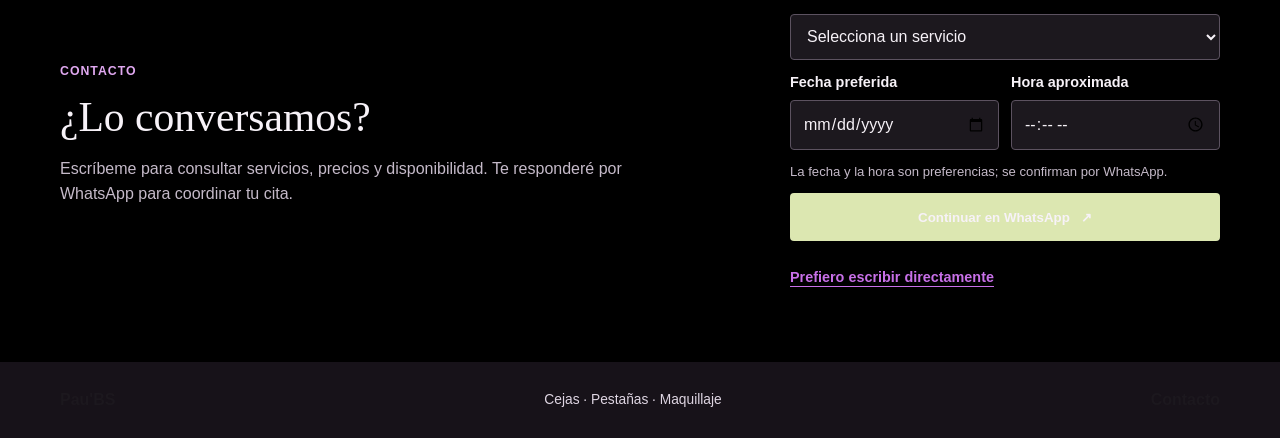
==== commit 4c62576f: "Merge branch 'main' of https://github.com/Jhony1033/Estudio" ====
--- a/index.html
+++ b/index.html
@@ -88,20 +88,20 @@
             <div class="gallery-group" aria-labelledby="makeup-title">
                 <h3 id="makeup-title">Maquillaje</h3>
                 <div class="gallery-grid">
-                    <figure><img src="images/maq1.jpeg" alt="Ejemplo de trabajo de maquillaje 1" loading="lazy"><figcaption>Maquillaje</figcaption></figure>
-                    <figure><img src="images/maq2.jpeg" alt="Ejemplo de trabajo de maquillaje 2" loading="lazy"><figcaption>Maquillaje</figcaption></figure>
-                    <figure><img src="images/maq3.jpeg" alt="Ejemplo de trabajo de maquillaje 3" loading="lazy"><figcaption>Maquillaje</figcaption></figure>
-                    <figure><img src="images/maq4.jpeg" alt="Ejemplo de trabajo de maquillaje 4" loading="lazy"><figcaption>Maquillaje</figcaption></figure>
+                    <figure><img src="../images/Ensayo1.jpg" alt="Ejemplo de trabajo de maquillaje 1" loading="lazy"><figcaption>Maquillaje</figcaption></figure>
+                    <figure><img src="../images/Ensayo2.jpg" alt="Ejemplo de trabajo de maquillaje 2" loading="lazy"><figcaption>Maquillaje</figcaption></figure>
+                    <figure><img src="../images/Ensayo3.jpg" alt="Ejemplo de trabajo de maquillaje 3" loading="lazy"><figcaption>Maquillaje</figcaption></figure>
+                    <figure><img src="../images/Ensayo4.jpg" alt="Ejemplo de trabajo de maquillaje 4" loading="lazy"><figcaption>Maquillaje</figcaption></figure>
                 </div>
             </div>
 
             <div class="gallery-group" aria-labelledby="brows-title">
                 <h3 id="brows-title">Cejas y pestañas</h3>
                 <div class="gallery-grid">
-                    <figure><img src="images/cyp%20(1).jpeg" alt="Ejemplo de trabajo de cejas y pestañas 1" loading="lazy"><figcaption>Cejas y pestañas</figcaption></figure>
-                    <figure><img src="images/cyp%20(2).jpeg" alt="Ejemplo de trabajo de cejas y pestañas 2" loading="lazy"><figcaption>Cejas y pestañas</figcaption></figure>
-                    <figure><img src="images/cyp%20(3).jpeg" alt="Ejemplo de trabajo de cejas y pestañas 3" loading="lazy"><figcaption>Cejas y pestañas</figcaption></figure>
-                    <figure><img src="images/cyp%20(4).jpeg" alt="Ejemplo de trabajo de cejas y pestañas 4" loading="lazy"><figcaption>Cejas y pestañas</figcaption></figure>
+                    <figure><img src="../images/Cp1.jpg" alt="Ejemplo de trabajo de cejas y pestañas 1" loading="lazy"><figcaption>Cejas y pestañas</figcaption></figure>
+                    <figure><img src="../images/cp2.jpg" alt="Ejemplo de trabajo de cejas y pestañas 2" loading="lazy"><figcaption>Cejas y pestañas</figcaption></figure>
+                    <figure><img src="../images/cp3.jpg" alt="Ejemplo de trabajo de cejas y pestañas 3" loading="lazy"><figcaption>Cejas y pestañas</figcaption></figure>
+                    <figure><img src="../images/cp4.jpg" alt="Ejemplo de trabajo de cejas y pestañas 4" loading="lazy"><figcaption>Cejas y pestañas</figcaption></figure>
                 </div>
             </div>
         </section>
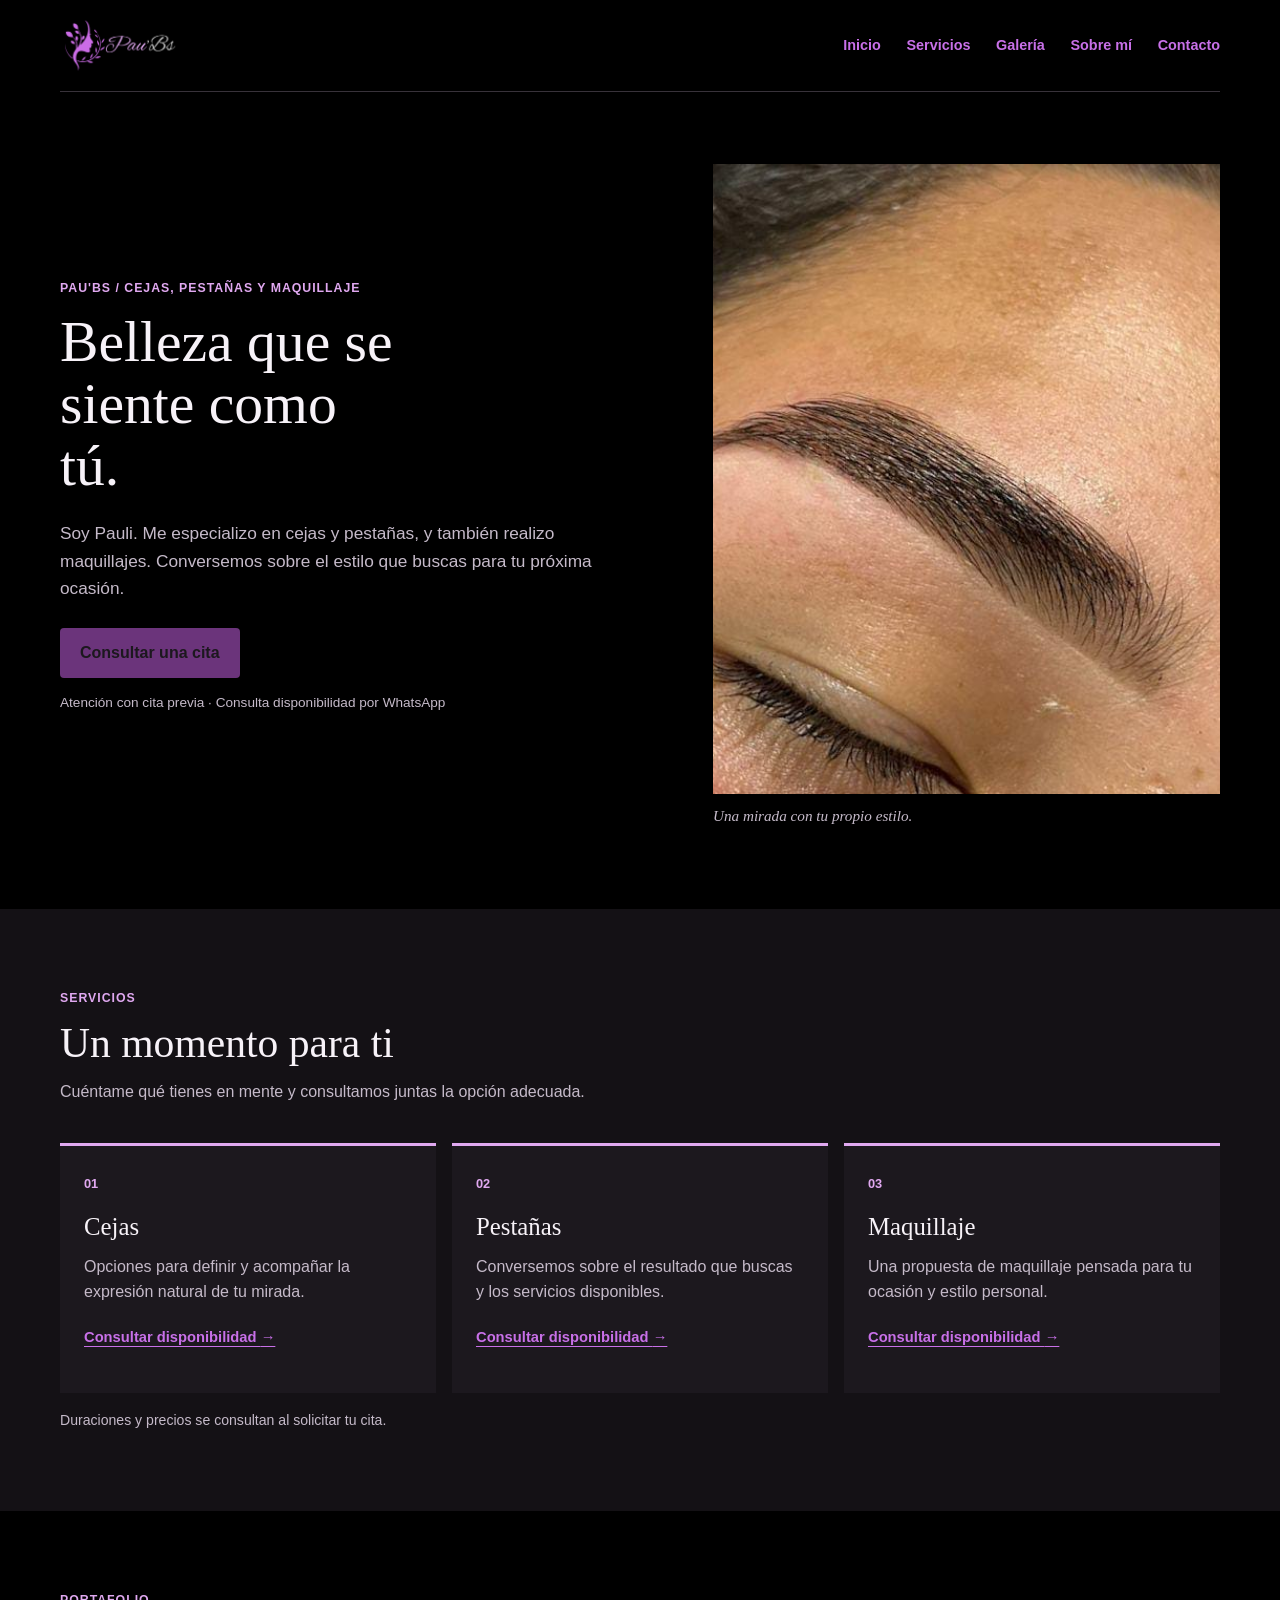
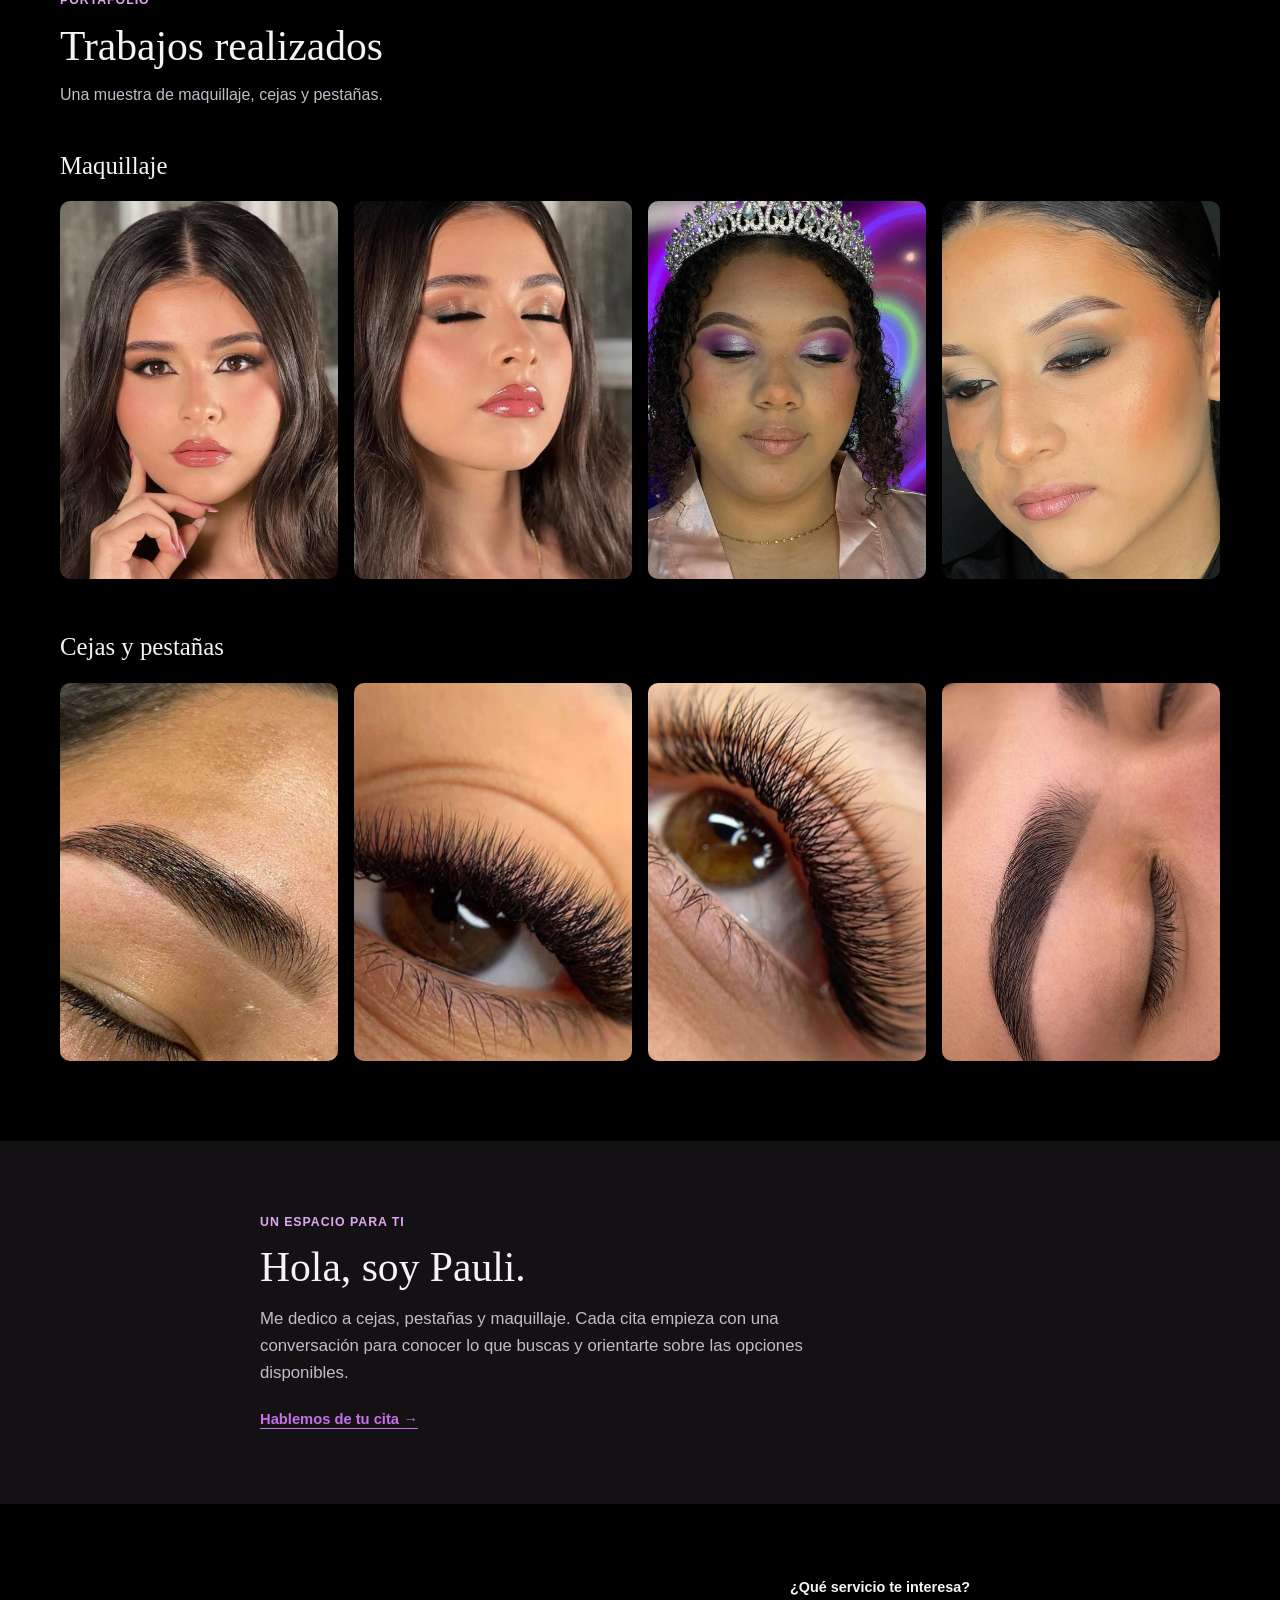
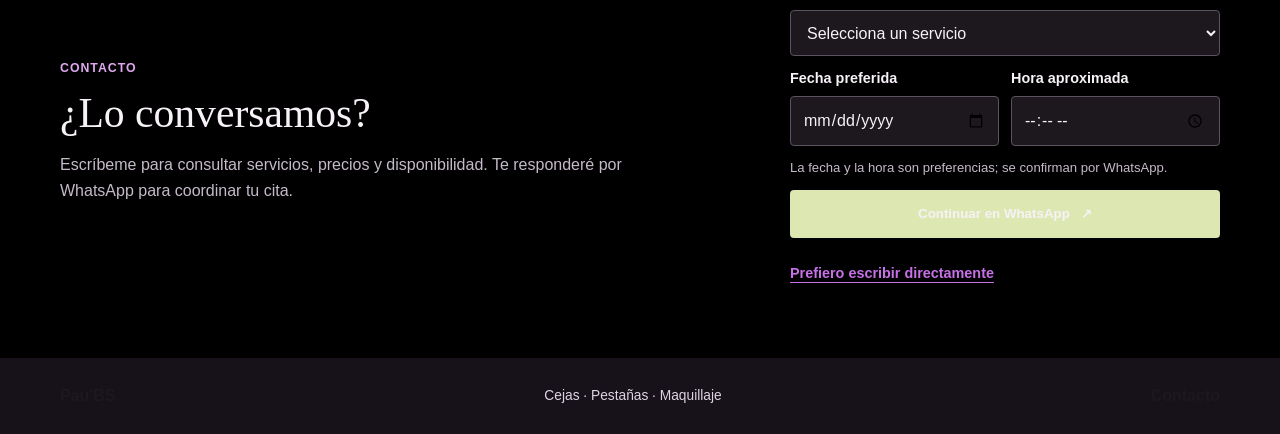
==== commit ae4351ec: "Arreglo imagenes version 1.0" ====
--- a/index.html
+++ b/index.html
@@ -41,7 +41,7 @@
                 <p class="hero-note">Atención con cita previa · Consulta disponibilidad por WhatsApp</p>
             </div>
             <figure class="hero-image">
-                <img src="images/cyp%20(1).jpeg" alt="Trabajo de cejas y pestañas realizado por Pau'BS" fetchpriority="high">
+                <img src="images/cyp (1).jpeg" alt="Trabajo de cejas y pestañas realizado por Pau'BS" fetchpriority="high">
                 <figcaption>Una mirada con tu propio estilo.</figcaption>
             </figure>
         </section>
@@ -88,20 +88,20 @@
             <div class="gallery-group" aria-labelledby="makeup-title">
                 <h3 id="makeup-title">Maquillaje</h3>
                 <div class="gallery-grid">
-                    <figure><img src="../images/Ensayo1.jpg" alt="Ejemplo de trabajo de maquillaje 1" loading="lazy"><figcaption>Maquillaje</figcaption></figure>
-                    <figure><img src="../images/Ensayo2.jpg" alt="Ejemplo de trabajo de maquillaje 2" loading="lazy"><figcaption>Maquillaje</figcaption></figure>
-                    <figure><img src="../images/Ensayo3.jpg" alt="Ejemplo de trabajo de maquillaje 3" loading="lazy"><figcaption>Maquillaje</figcaption></figure>
-                    <figure><img src="../images/Ensayo4.jpg" alt="Ejemplo de trabajo de maquillaje 4" loading="lazy"><figcaption>Maquillaje</figcaption></figure>
+                    <figure><img src="images/maq1.jpeg" alt="Ejemplo de trabajo de maquillaje 1" loading="lazy"><figcaption>Maquillaje</figcaption></figure>
+                    <figure><img src="images/maq2.jpeg" alt="Ejemplo de trabajo de maquillaje 2" loading="lazy"><figcaption>Maquillaje</figcaption></figure>
+                    <figure><img src="images/maq3.jpeg" alt="Ejemplo de trabajo de maquillaje 3" loading="lazy"><figcaption>Maquillaje</figcaption></figure>
+                    <figure><img src="images/maq4.jpeg" alt="Ejemplo de trabajo de maquillaje 4" loading="lazy"><figcaption>Maquillaje</figcaption></figure>
                 </div>
             </div>
 
             <div class="gallery-group" aria-labelledby="brows-title">
                 <h3 id="brows-title">Cejas y pestañas</h3>
                 <div class="gallery-grid">
-                    <figure><img src="../images/Cp1.jpg" alt="Ejemplo de trabajo de cejas y pestañas 1" loading="lazy"><figcaption>Cejas y pestañas</figcaption></figure>
-                    <figure><img src="../images/cp2.jpg" alt="Ejemplo de trabajo de cejas y pestañas 2" loading="lazy"><figcaption>Cejas y pestañas</figcaption></figure>
-                    <figure><img src="../images/cp3.jpg" alt="Ejemplo de trabajo de cejas y pestañas 3" loading="lazy"><figcaption>Cejas y pestañas</figcaption></figure>
-                    <figure><img src="../images/cp4.jpg" alt="Ejemplo de trabajo de cejas y pestañas 4" loading="lazy"><figcaption>Cejas y pestañas</figcaption></figure>
+                    <figure><img src="images/cyp (1).jpeg" alt="Ejemplo de trabajo de cejas y pestañas 1" loading="lazy"><figcaption>Cejas y pestañas</figcaption></figure>
+                    <figure><img src="images/cyp (2).jpeg" alt="Ejemplo de trabajo de cejas y pestañas 2" loading="lazy"><figcaption>Cejas y pestañas</figcaption></figure>
+                    <figure><img src="images/cyp (3).jpeg" alt="Ejemplo de trabajo de cejas y pestañas 3" loading="lazy"><figcaption>Cejas y pestañas</figcaption></figure>
+                    <figure><img src="images/cyp (4).jpeg" alt="Ejemplo de trabajo de cejas y pestañas 4" loading="lazy"><figcaption>Cejas y pestañas</figcaption></figure>
                 </div>
             </div>
         </section>
--- a/styles.css
+++ b/styles.css
@@ -184,9 +184,10 @@
 
 .hero-image img {
 	width: 100%;
-	aspect-ratio: 4 / 5;
+	height: min(70vh, 680px);
 	object-fit: cover;
 	object-position: center;
+	background: #100b14;
 }
 
 .hero-image figcaption {
@@ -292,13 +293,18 @@
 .gallery-grid figure {
 	min-width: 0;
 	margin: 0;
+	overflow: hidden;
+	border-radius: 10px;
+	background: #100b14;
 }
 
 .gallery-grid img {
 	width: 100%;
+	height: 100%;
 	aspect-ratio: 4 / 5;
 	object-fit: cover;
-	background: var(--lime);
+	object-position: center;
+	background: #100b14;
 }
 
 .gallery-grid figcaption {
